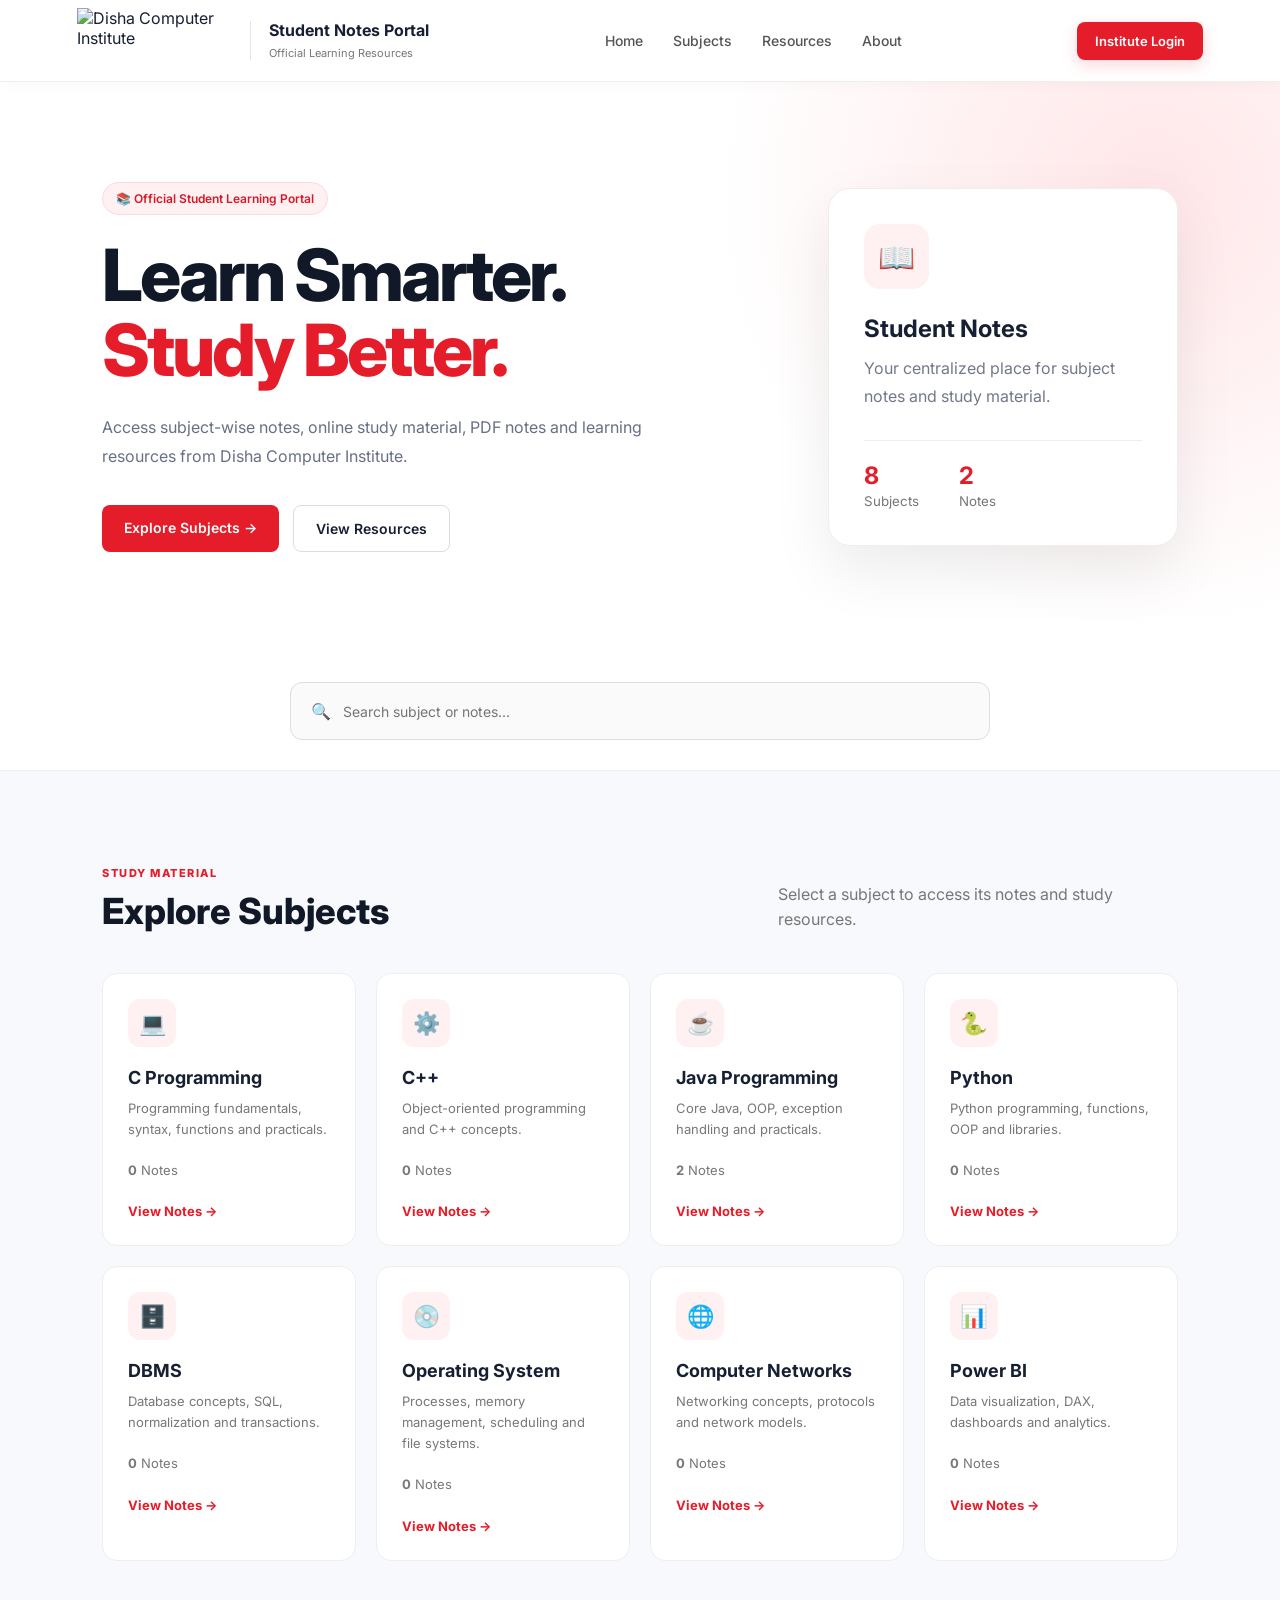
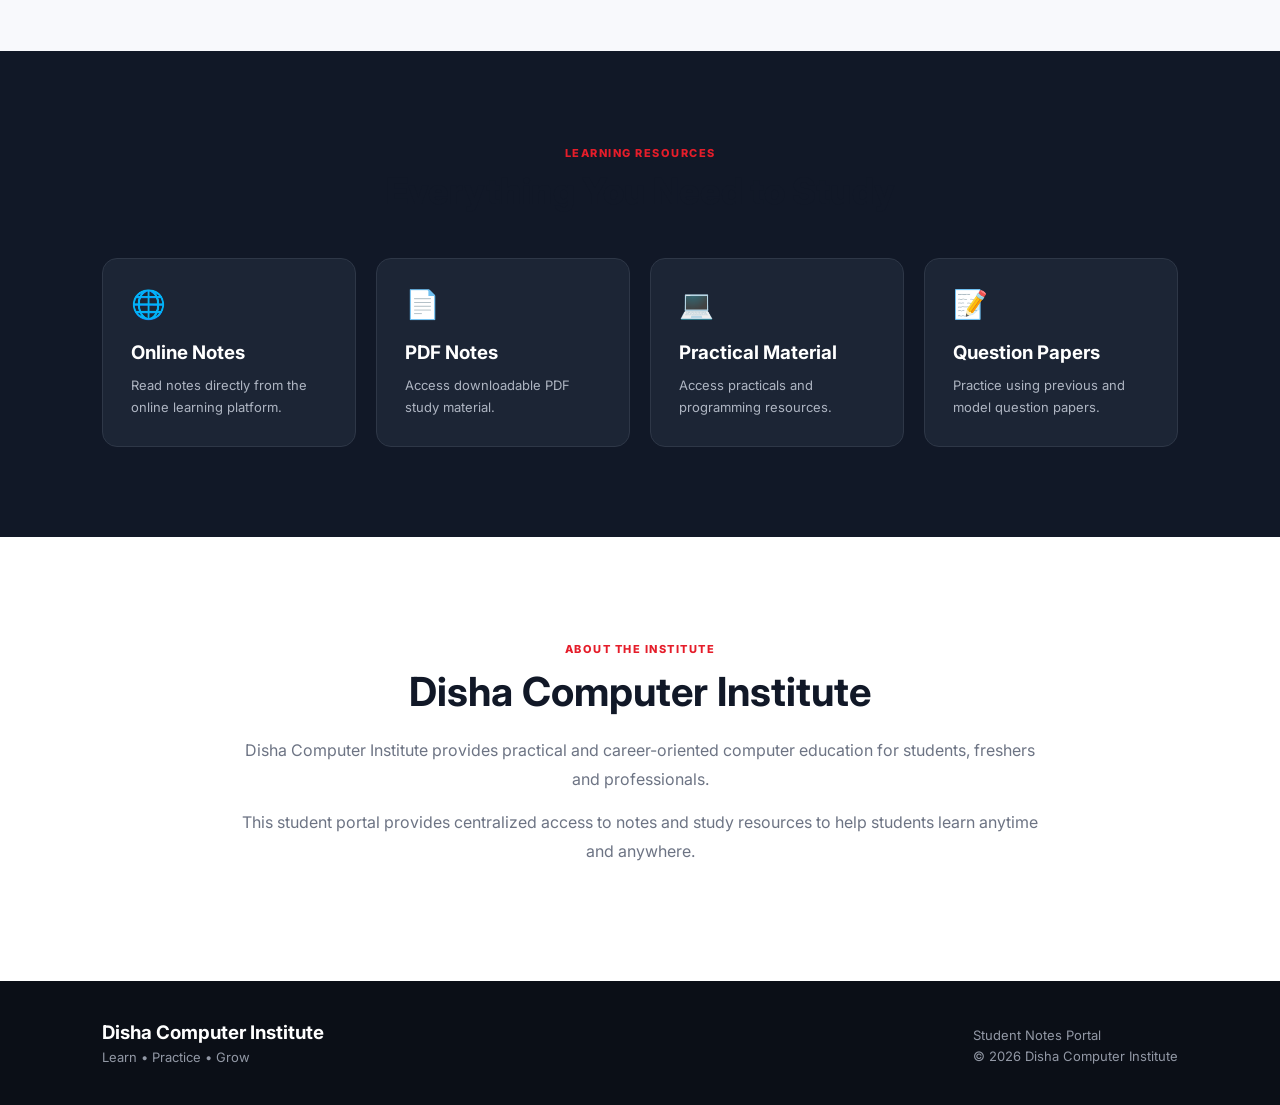
==== index.html @ dd87b69a "Add files via upload" ====
<!DOCTYPE html>
<html lang="en">
<head>
    <meta charset="UTF-8">
    <meta name="viewport" content="width=device-width, initial-scale=1.0">

    <title>Disha Computer Institute | Student Notes</title>

    <link rel="stylesheet" href="style.css">

    <link rel="preconnect" href="https://fonts.googleapis.com">
    <link rel="preconnect" href="https://fonts.gstatic.com" crossorigin>
    <link href="https://fonts.googleapis.com/css2?family=Inter:wght@400;500;600;700;800&display=swap" rel="stylesheet">
</head>

<body>

<!-- NAVBAR -->

<header class="navbar">

<div class="logo-area">

    <a href="#home" class="institute-logo">
        <img
            src="./assests/disha-logo.png"
            alt="Disha Computer Institute"
        >
    </a>

    <div class="portal-title">
        <h2>Student Notes Portal</h2>
        <span>Official Learning Resources</span>
    </div>

</div>

    <nav>
        <a href="#home">Home</a>
        <a href="#subjects">Subjects</a>
        <a href="#resources">Resources</a>
        <a href="#about">About</a>
    </nav>

    <a href="admin.html" class="admin-btn">
        Institute Login
    </a>

</header>


<!-- HERO -->

<section class="hero" id="home">

    <div class="hero-content">

        <span class="badge">
            📚 Official Student Learning Portal
        </span>

        <h1>
            Learn Smarter.<br>
            <span>Study Better.</span>
        </h1>

        <p>
            Access subject-wise notes, online study material,
            PDF notes and learning resources from Disha Computer Institute.
        </p>

        <div class="hero-buttons">

            <a href="#subjects" class="primary-btn">
                Explore Subjects →
            </a>

            <a href="#resources" class="secondary-btn">
                View Resources
            </a>

        </div>

    </div>

    <div class="hero-card">

        <div class="floating-icon">📖</div>

        <h3>Student Notes</h3>

        <p>
            Your centralized place for
            subject notes and study material.
        </p>

        <div class="mini-stat">

            <div>
                <strong id="subjectCount">0</strong>
                <small>Subjects</small>
            </div>

            <div>
                <strong id="noteCount">0</strong>
                <small>Notes</small>
            </div>

        </div>

    </div>

</section>


<!-- SEARCH -->

<section class="search-section">

    <div class="search-box">

        <span>🔍</span>

        <input
            type="text"
            id="searchInput"
            placeholder="Search subject or notes..."
        >

    </div>

</section>


<!-- SUBJECTS -->

<section class="section" id="subjects">

    <div class="section-heading">

        <div>

            <span class="section-label">
                STUDY MATERIAL
            </span>

            <h2>
                Explore Subjects
            </h2>

        </div>

        <p>
            Select a subject to access its notes and study resources.
        </p>

    </div>


    <div id="subjectContainer" class="subject-grid"></div>

</section>


<!-- RESOURCES -->

<section class="resources-section" id="resources">

    <div class="section-heading center">

        <span class="section-label">
            LEARNING RESOURCES
        </span>

        <h2>
            Everything You Need to Study
        </h2>

    </div>


    <div class="resource-grid">

        <div class="resource-card">
            <div class="resource-icon">🌐</div>
            <h3>Online Notes</h3>
            <p>
                Read notes directly from the online learning platform.
            </p>
        </div>


        <div class="resource-card">
            <div class="resource-icon">📄</div>
            <h3>PDF Notes</h3>
            <p>
                Access downloadable PDF study material.
            </p>
        </div>


        <div class="resource-card">
            <div class="resource-icon">💻</div>
            <h3>Practical Material</h3>
            <p>
                Access practicals and programming resources.
            </p>
        </div>


        <div class="resource-card">
            <div class="resource-icon">📝</div>
            <h3>Question Papers</h3>
            <p>
                Practice using previous and model question papers.
            </p>
        </div>

    </div>

</section>


<!-- ABOUT -->

<section class="about-section" id="about">

    <div class="about-content">

        <span class="section-label">
            ABOUT THE INSTITUTE
        </span>

        <h2>
            Disha Computer Institute
        </h2>

        <p>
            Disha Computer Institute provides practical and
            career-oriented computer education for students,
            freshers and professionals.
        </p>

        <p>
            This student portal provides centralized access to
            notes and study resources to help students learn
            anytime and anywhere.
        </p>

    </div>

</section>


<!-- FOOTER -->

<footer>

    <div class="footer-content">

        <div>

            <h3>Disha Computer Institute</h3>

            <p>
                Learn • Practice • Grow
            </p>

        </div>

        <div>

            <p>
                Student Notes Portal
            </p>

            <p>
                © 2026 Disha Computer Institute
            </p>

        </div>

    </div>

</footer>


<script src="app.js"></script>

</body>
</html>
---- style.css ----
/* =========================================================
   DISHA COMPUTER INSTITUTE
   STUDENT NOTES PORTAL
========================================================= */

* {
    margin: 0;
    padding: 0;
    box-sizing: border-box;
}

html {
    scroll-behavior: smooth;
}

body {
    font-family: "Inter", Arial, sans-serif;
    color: #172033;
    background: #f8f9fc;
    overflow-x: hidden;
}

a {
    text-decoration: none;
    color: inherit;
}

button,
input,
textarea,
select {
    font-family: inherit;
}


/* =========================================================
   NAVBAR
========================================================= */

.navbar {
    height: 82px;

    background: #ffffff;

    display: flex;
    align-items: center;
    justify-content: space-between;

    padding: 0 6%;

    border-bottom: 1px solid #eeeeee;

    position: sticky;
    top: 0;

    z-index: 1000;

    box-shadow: 0 2px 15px rgba(0, 0, 0, 0.03);
}


/* =========================================================
   LOGO AREA
========================================================= */

.logo-area {
    display: flex;
    align-items: center;

    gap: 18px;

    min-width: 0;
}


/* =========================================================
   DISHA LOGO
========================================================= */

.institute-logo {

    width: 155px;
    height: 65px;

    display: flex;

    align-items: center;

    justify-content: center;

    flex-shrink: 0;

    overflow: hidden;

    cursor: pointer;
}


/* ACTUAL IMAGE */

.institute-logo img {

    width: 100%;

    height: 100%;

    display: block;

    object-fit: contain;

    object-position: center;

}


/* =========================================================
   PORTAL TITLE
========================================================= */

.portal-title {

    border-left: 1px solid #e5e5e5;

    padding-left: 18px;

    white-space: nowrap;
}

.portal-title h2 {

    font-size: 16px;

    font-weight: 700;

    color: #172033;

    line-height: 1.2;
}

.portal-title span {

    display: block;

    margin-top: 5px;

    font-size: 11px;

    color: #777777;
}


/* =========================================================
   NAVIGATION
========================================================= */

.navbar nav {

    display: flex;

    align-items: center;

    gap: 30px;
}

.navbar nav a {

    position: relative;

    font-size: 14px;

    font-weight: 500;

    color: #555555;

    padding: 8px 0;

    transition: 0.25s ease;
}

.navbar nav a:hover {

    color: #e51d2a;
}

.navbar nav a::after {

    content: "";

    position: absolute;

    left: 0;

    bottom: 0;

    width: 0;

    height: 2px;

    background: #e51d2a;

    transition: 0.25s ease;
}

.navbar nav a:hover::after {

    width: 100%;
}


/* =========================================================
   ADMIN BUTTON
========================================================= */

.admin-btn {

    background: #e51d2a;

    color: white;

    padding: 11px 18px;

    border-radius: 8px;

    font-size: 13px;

    font-weight: 600;

    transition: 0.25s ease;

    box-shadow:
        0 5px 15px rgba(229, 29, 42, 0.18);
}

.admin-btn:hover {

    background: #c91420;

    transform: translateY(-2px);
}


/* =========================================================
   HERO
========================================================= */

.hero {

    min-height: 570px;

    padding: 80px 8%;

    display: flex;

    align-items: center;

    justify-content: space-between;

    gap: 60px;

    position: relative;

    overflow: hidden;

    background:
        radial-gradient(
            circle at 90% 20%,
            #ffe6e8,
            transparent 35%
        ),
        #ffffff;
}


/* =========================================================
   HERO CONTENT
========================================================= */

.hero-content {

    max-width: 650px;

    position: relative;

    z-index: 2;
}


/* =========================================================
   HERO LOGO
========================================================= */

.hero-brand {

    width: 300px;

    height: 125px;

    display: flex;

    align-items: center;

    justify-content: flex-start;

    margin-bottom: 15px;
}

.hero-brand img {

    width: 100%;

    height: 100%;

    object-fit: contain;

    object-position: left center;

    display: block;
}


/* =========================================================
   BADGE
========================================================= */

.badge {

    display: inline-block;

    padding: 8px 13px;

    border-radius: 30px;

    background: #fff0f1;

    color: #d71927;

    font-size: 12px;

    font-weight: 600;

    margin-bottom: 22px;

    border: 1px solid #ffd8db;
}


/* =========================================================
   HERO HEADING
========================================================= */

.hero h1 {

    font-size: clamp(45px, 6vw, 72px);

    line-height: 1.05;

    letter-spacing: -3px;

    font-weight: 800;

    color: #111827;
}

.hero h1 span {

    color: #e51d2a;
}


/* =========================================================
   HERO DESCRIPTION
========================================================= */

.hero p {

    max-width: 580px;

    margin-top: 25px;

    line-height: 1.8;

    color: #687083;

    font-size: 16px;
}


/* =========================================================
   HERO BUTTONS
========================================================= */

.hero-buttons {

    margin-top: 35px;

    display: flex;

    gap: 14px;

    flex-wrap: wrap;
}

.primary-btn {

    background: #e51d2a;

    color: white;

    padding: 14px 22px;

    border-radius: 8px;

    font-weight: 600;

    font-size: 14px;

    transition: 0.25s ease;
}

.primary-btn:hover {

    background: #c91420;

    transform: translateY(-2px);
}

.secondary-btn {

    border: 1px solid #ddd;

    background: white;

    padding: 14px 22px;

    border-radius: 8px;

    font-weight: 600;

    font-size: 14px;

    transition: 0.25s ease;
}

.secondary-btn:hover {

    border-color: #e51d2a;

    color: #e51d2a;

    transform: translateY(-2px);
}


/* =========================================================
   HERO CARD
========================================================= */

.hero-card {

    width: 350px;

    min-height: 310px;

    flex-shrink: 0;

    background: white;

    border-radius: 22px;

    padding: 35px;

    box-shadow:
        0 25px 60px rgba(0, 0, 0, 0.08);

    border: 1px solid #eeeeee;

    position: relative;

    z-index: 2;

    transition: 0.3s ease;
}

.hero-card:hover {

    transform: translateY(-5px);

    box-shadow:
        0 30px 70px rgba(0, 0, 0, 0.11);
}

.floating-icon {

    width: 65px;

    height: 65px;

    border-radius: 16px;

    background: #fff0f1;

    display: flex;

    align-items: center;

    justify-content: center;

    font-size: 30px;

    margin-bottom: 25px;
}

.hero-card h3 {

    font-size: 24px;
}

.hero-card p {

    color: #73798a;

    margin-top: 12px;

    line-height: 1.7;
}

.mini-stat {

    display: flex;

    gap: 40px;

    margin-top: 30px;

    padding-top: 20px;

    border-top: 1px solid #eeeeee;
}

.mini-stat strong {

    display: block;

    font-size: 24px;

    color: #e51d2a;
}

.mini-stat small {

    color: #777777;
}


/* =========================================================
   SEARCH
========================================================= */

.search-section {

    padding: 30px 8%;

    background: white;

    border-bottom: 1px solid #eeeeee;
}

.search-box {

    max-width: 700px;

    margin: auto;

    height: 58px;

    border: 1px solid #ddd;

    border-radius: 12px;

    display: flex;

    align-items: center;

    padding: 0 20px;

    gap: 12px;

    background: #fafafa;

    transition: 0.25s ease;
}

.search-box:focus-within {

    border-color: #e51d2a;

    box-shadow:
        0 0 0 4px rgba(229, 29, 42, 0.07);
}

.search-box input {

    width: 100%;

    height: 100%;

    border: none;

    outline: none;

    background: transparent;

    font-size: 14px;
}


/* =========================================================
   GENERAL SECTION
========================================================= */

.section {

    padding: 90px 8%;

    background: #f8f9fc;
}

.section-heading {

    display: flex;

    justify-content: space-between;

    align-items: end;

    gap: 30px;

    margin-bottom: 40px;
}

.section-heading h2 {

    font-size: 36px;

    margin-top: 8px;

    font-weight: 800;

    color: #111827;
}

.section-heading p {

    color: #777;

    max-width: 400px;

    line-height: 1.6;
}

.section-label {

    color: #e51d2a;

    font-size: 11px;

    font-weight: 800;

    letter-spacing: 1.5px;
}

.center {

    display: block;

    text-align: center;
}


/* =========================================================
   SUBJECTS
========================================================= */

.subject-grid {

    display: grid;

    grid-template-columns:
        repeat(4, minmax(0, 1fr));

    gap: 20px;
}

.subject-card {

    background: white;

    border: 1px solid #eeeeee;

    border-radius: 15px;

    padding: 25px;

    transition: 0.25s ease;

    position: relative;

    overflow: hidden;
}

.subject-card::before {

    content: "";

    position: absolute;

    top: 0;

    left: 0;

    width: 0;

    height: 3px;

    background: #e51d2a;

    transition: 0.3s ease;
}

.subject-card:hover::before {

    width: 100%;
}

.subject-card:hover {

    transform: translateY(-5px);

    box-shadow:
        0 15px 35px rgba(0, 0, 0, 0.07);

    border-color: #ffd0d3;
}

.subject-icon {

    width: 48px;

    height: 48px;

    background: #fff0f1;

    color: #e51d2a;

    border-radius: 12px;

    display: flex;

    align-items: center;

    justify-content: center;

    font-size: 22px;

    margin-bottom: 20px;
}

.subject-card h3 {

    font-size: 18px;
}

.subject-card p {

    color: #777;

    font-size: 13px;

    margin: 10px 0 20px;

    line-height: 1.6;
}

.view-btn {

    color: #e51d2a;

    font-size: 13px;

    font-weight: 700;
}

.view-btn:hover {

    color: #c91420;
}


/* =========================================================
   RESOURCES
========================================================= */

.resources-section {

    background: #111827;

    color: white;

    padding: 90px 8%;
}

.resource-grid {

    margin-top: 45px;

    display: grid;

    grid-template-columns:
        repeat(4, minmax(0, 1fr));

    gap: 20px;
}

.resource-card {

    background: #1c2535;

    border: 1px solid #2e3747;

    border-radius: 15px;

    padding: 28px;

    transition: 0.25s ease;
}

.resource-card:hover {

    transform: translateY(-5px);

    background: #202b3e;
}

.resource-icon {

    font-size: 28px;

    margin-bottom: 20px;
}

.resource-card h3 {

    margin-bottom: 10px;
}

.resource-card p {

    color: #aeb5c2;

    font-size: 13px;

    line-height: 1.7;
}


/* =========================================================
   ABOUT
========================================================= */

.about-section {

    padding: 100px 8%;

    background: white;
}

.about-content {

    max-width: 800px;

    margin: auto;

    text-align: center;
}

.about-content h2 {

    font-size: 40px;

    margin: 10px 0 20px;

    color: #111827;
}

.about-content p {

    color: #6d7484;

    line-height: 1.8;

    margin-bottom: 15px;
}


/* =========================================================
   FOOTER
========================================================= */

footer {

    background: #0b0f17;

    color: white;

    padding: 40px 8%;
}

.footer-content {

    display: flex;

    justify-content: space-between;

    align-items: center;

    gap: 30px;
}


/* Footer logo */

.footer-brand img {

    width: 210px;

    height: 80px;

    object-fit: contain;

    object-position: left center;

    display: block;

    margin-bottom: 10px;
}

.footer-content p {

    color: #9298a5;

    font-size: 13px;

    margin-top: 5px;
}


/* =========================================================
   TABLET
========================================================= */

@media (max-width: 1100px) {

    .navbar {

        padding: 0 4%;
    }

    .navbar nav {

        gap: 18px;
    }

    .hero {

        padding: 70px 5%;
    }

    .section {

        padding: 80px 5%;
    }

    .resources-section {

        padding: 80px 5%;
    }

    .about-section {

        padding: 80px 5%;
    }

    .subject-grid {

        grid-template-columns:
            repeat(3, minmax(0, 1fr));
    }

    .resource-grid {

        grid-template-columns:
            repeat(2, minmax(0, 1fr));
    }
}


/* =========================================================
   TABLET
========================================================= */

@media (max-width: 900px) {

    .navbar {

        height: 75px;
    }

    .navbar nav {

        display: none;
    }

    .institute-logo {

        width: 145px;

        height: 60px;
    }

    .hero {

        flex-direction: column;

        align-items: flex-start;

        padding-top: 60px;

        padding-bottom: 70px;
    }

    .hero-card {

        width: 100%;

        max-width: 500px;
    }

    .subject-grid {

        grid-template-columns:
            repeat(2, minmax(0, 1fr));
    }
}


/* =========================================================
   MOBILE
========================================================= */

@media (max-width: 700px) {

    /* NAVBAR */

    .navbar {

        height: 70px;

        padding: 0 15px;
    }

    .logo-area {

        gap: 0;
    }

    .institute-logo {

        width: 125px;

        height: 52px;
    }

    .portal-title {

        display: none;
    }

    .admin-btn {

        padding: 9px 12px;

        font-size: 11px;
    }


    /* HERO */

    .hero {

        padding: 50px 20px 60px;

        gap: 35px;
    }

    .hero-brand {

        width: 240px;

        height: 100px;
    }

    .hero h1 {

        font-size: clamp(40px, 13vw, 55px);

        letter-spacing: -2px;
    }

    .hero p {

        font-size: 14px;

        line-height: 1.7;
    }

    .hero-buttons {

        flex-direction: column;

        align-items: stretch;
    }

    .primary-btn,
    .secondary-btn {

        width: 100%;

        text-align: center;
    }


    /* HERO CARD */

    .hero-card {

        width: 100%;

        min-height: auto;

        padding: 28px;
    }


    /* SEARCH */

    .search-section {

        padding: 20px;
    }

    .search-box {

        height: 52px;

        padding: 0 15px;
    }


    /* SECTIONS */

    .section {

        padding: 60px 20px;
    }

    .section-heading {

        display: block;

        margin-bottom: 30px;
    }

    .section-heading h2 {

        font-size: 30px;
    }

    .section-heading p {

        margin-top: 15px;
    }


    /* SUBJECTS */

    .subject-grid {

        grid-template-columns: 1fr;

        gap: 15px;
    }


    /* RESOURCES */

    .resources-section {

        padding: 60px 20px;
    }

    .resource-grid {

        grid-template-columns: 1fr;

        gap: 15px;

        margin-top: 30px;
    }


    /* ABOUT */

    .about-section {

        padding: 70px 20px;
    }

    .about-content h2 {

        font-size: 32px;
    }


    /* FOOTER */

    footer {

        padding: 35px 20px;
    }

    .footer-content {

        flex-direction: column;

        align-items: flex-start;
    }

    .footer-brand img {

        width: 180px;

        height: 70px;
    }
}


/* =========================================================
   VERY SMALL MOBILE
========================================================= */

@media (max-width: 400px) {

    .institute-logo {

        width: 110px;

        height: 48px;
    }

    .admin-btn {

        padding: 8px 10px;

        font-size: 10px;
    }

    .hero-brand {

        width: 210px;

        height: 85px;
    }

    .hero h1 {

        font-size: 39px;
    }
}


/* =========================================================
   ACCESSIBILITY
========================================================= */

:focus-visible {

    outline: 3px solid rgba(229, 29, 42, 0.25);

    outline-offset: 3px;
}


/* =========================================================
   TEXT SELECTION
========================================================= */

::selection {

    background: #e51d2a;

    color: white;
}
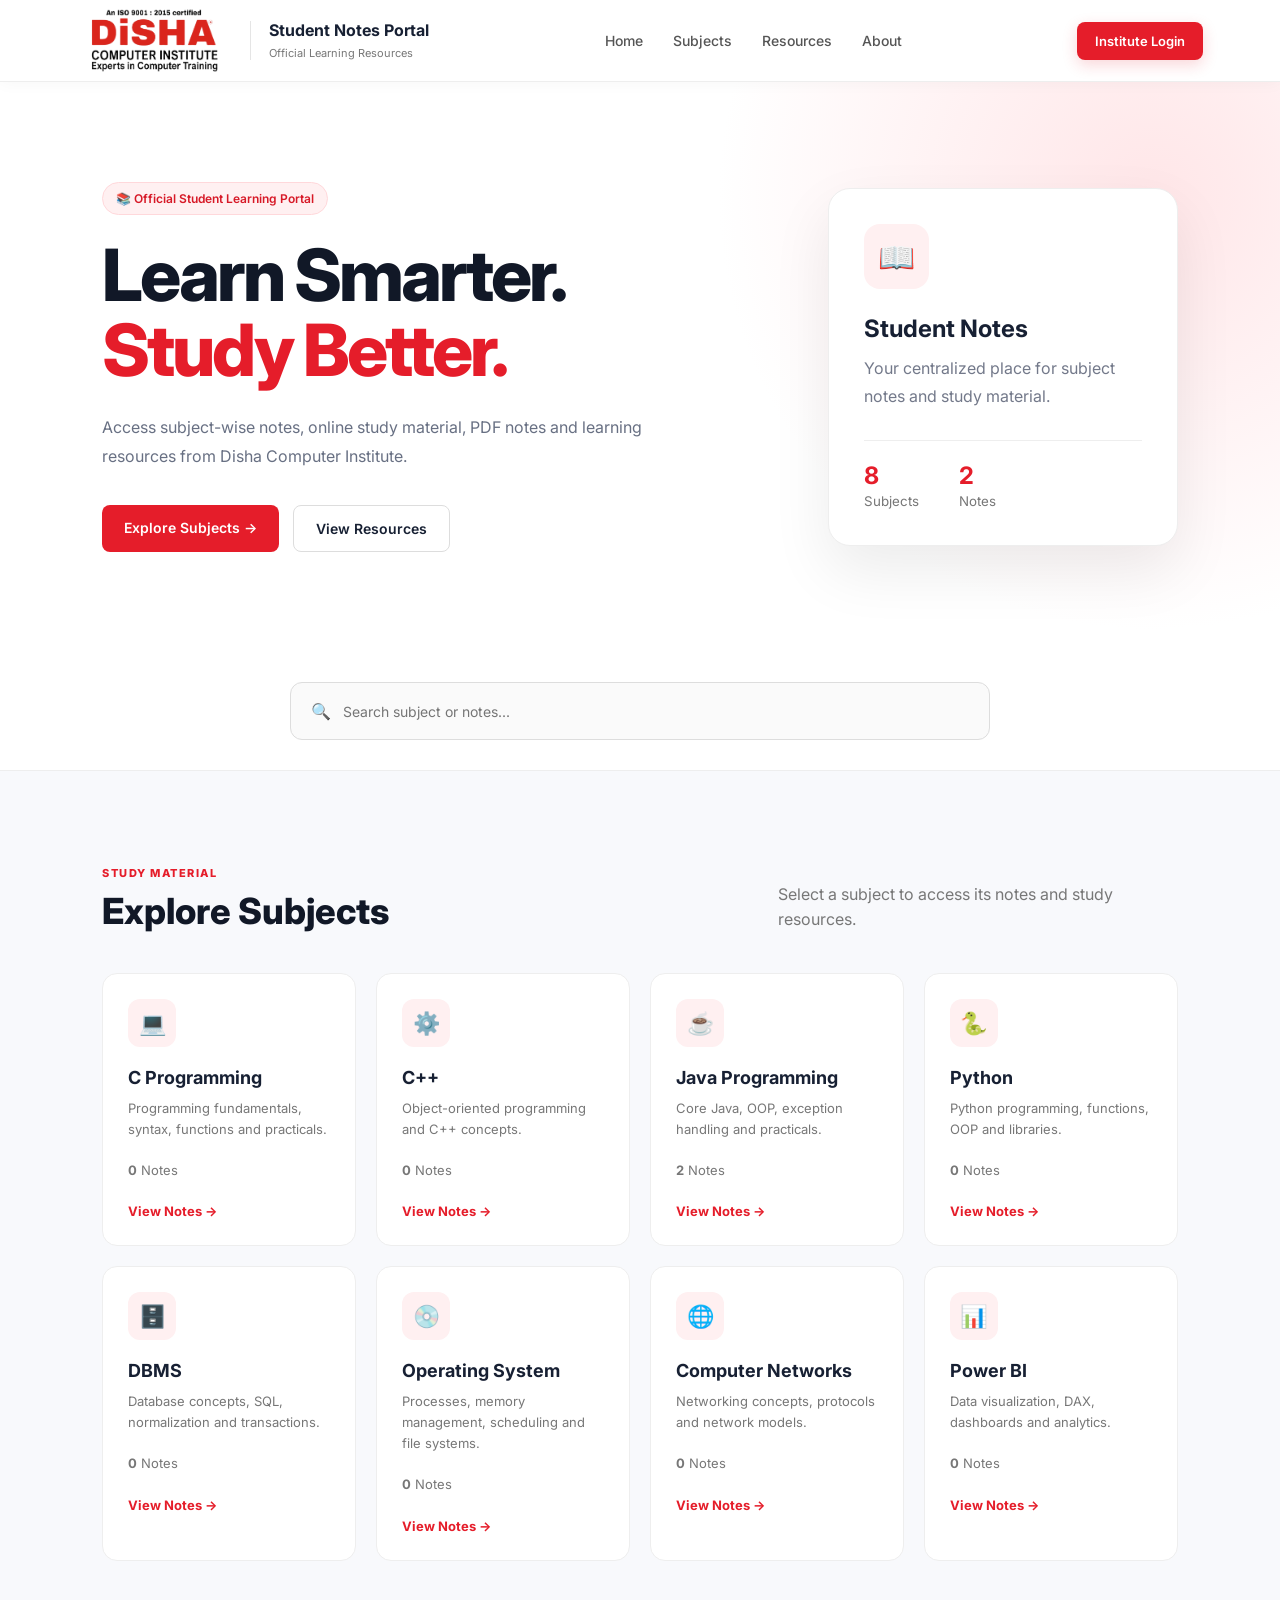
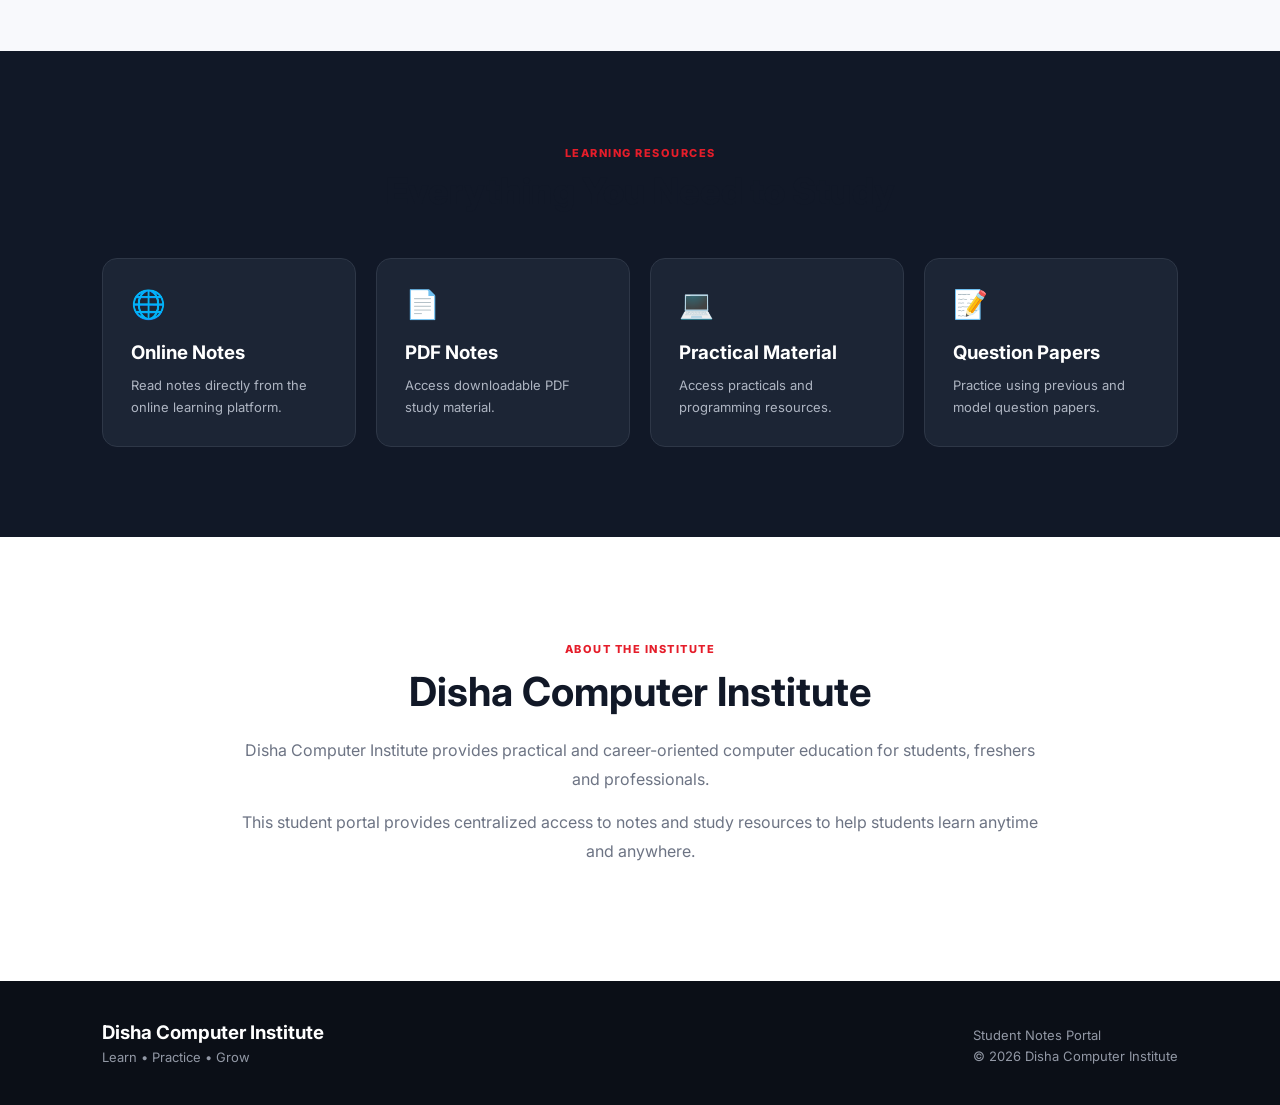
==== commit 879dd2a8: "Fix HTML entity encoding in index.html" ====
--- a/index.html
+++ b/index.html
@@ -23,7 +23,7 @@
 
     <a href="#home" class="institute-logo">
         <img
-            src="./assests/disha-logo.png"
+            src="disha-logo.png"
             alt="Disha Computer Institute"
         >
     </a>
@@ -288,4 +288,4 @@
 <script src="app.js"></script>
 
 </body>
-</html>+</html>
